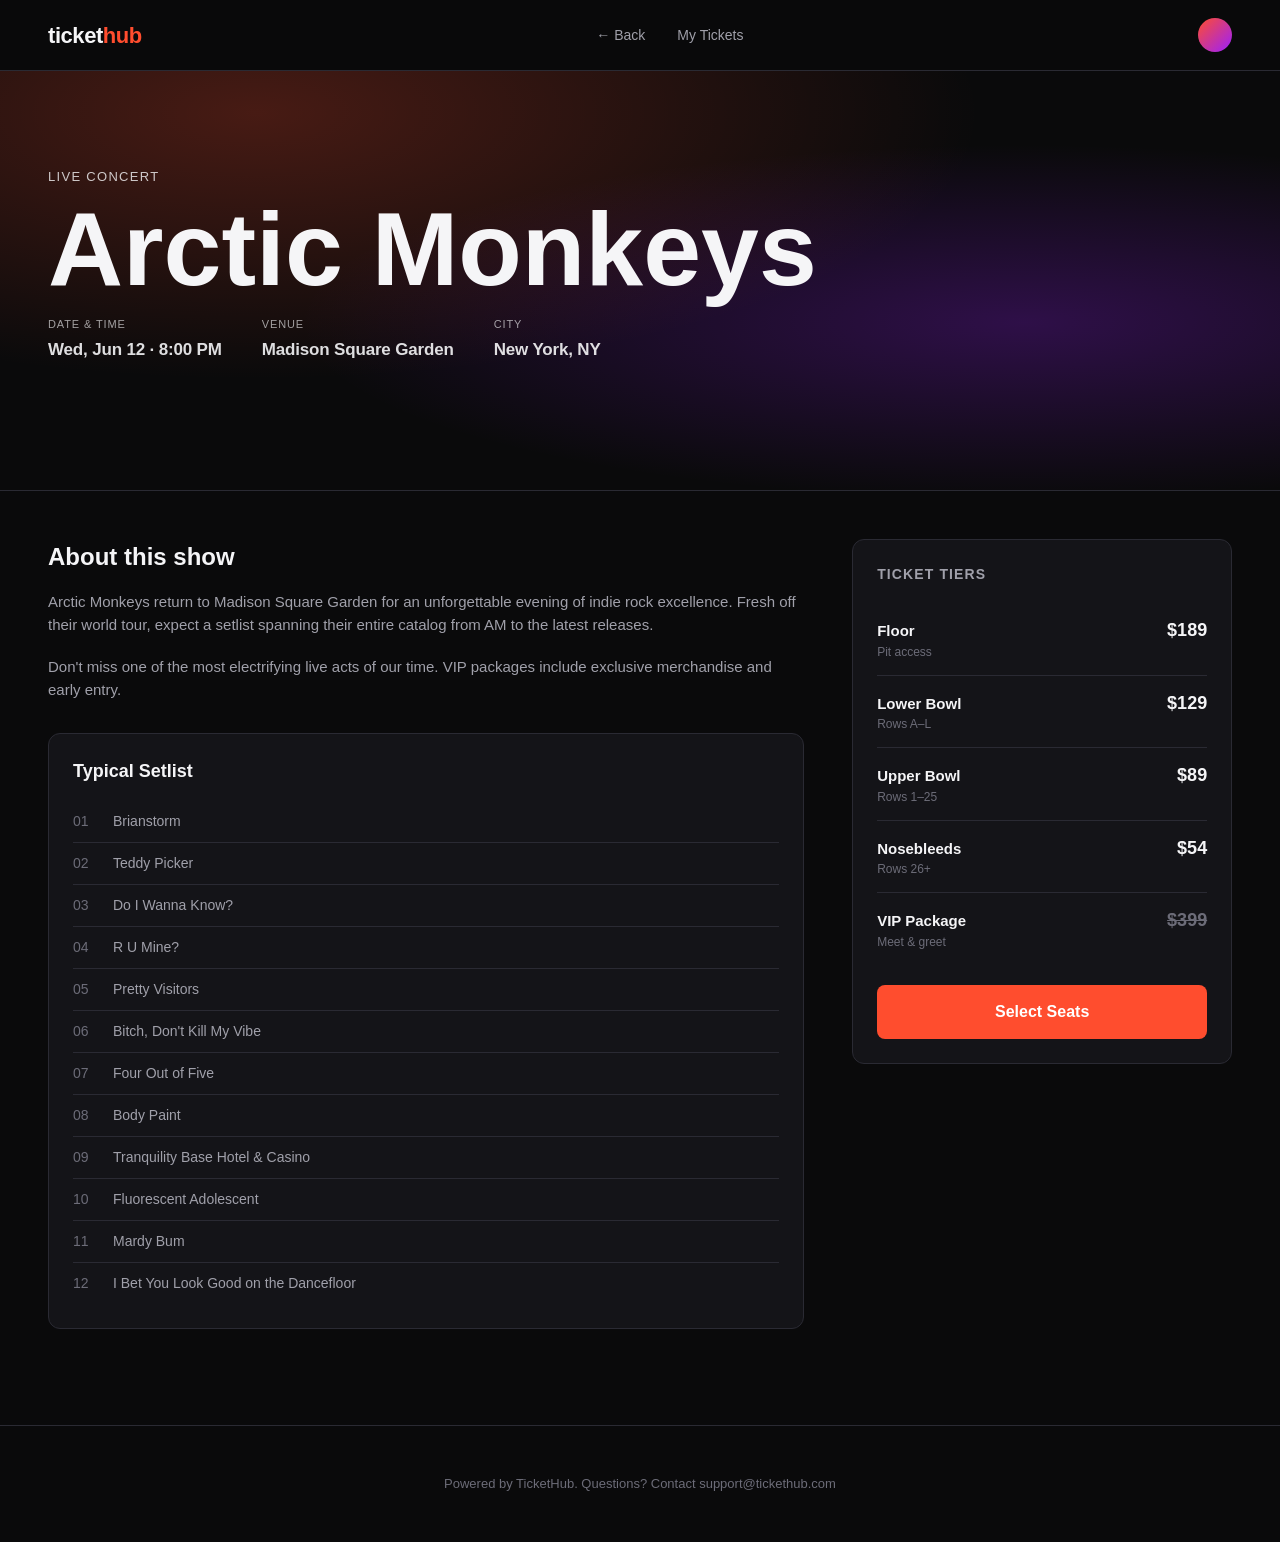
==== prototype/event.html @ 64668aaf "initial commit: spec, working agreement, and prototype wireframes" ====
<!DOCTYPE html>
<html lang="en">
<head>
  <meta charset="UTF-8">
  <meta name="viewport" content="width=device-width, initial-scale=1.0">
  <title>Arctic Monkeys — June 12 @ MSG</title>
  <link rel="stylesheet" href="styles.css">
</head>
<body>
  <nav class="nav">
    <div class="nav-brand">ticket<span>hub</span></div>
    <div class="nav-links">
      <a href="index.html">← Back</a>
      <a href="#">My Tickets</a>
    </div>
    <div class="nav-actions">
      <div class="nav-avatar"></div>
    </div>
  </nav>

  <section class="event-hero">
    <div class="hero-bg"></div>
    <div class="event-hero-inner">
      <div class="kicker">Live Concert</div>
      <h1>Arctic Monkeys</h1>
      <div class="meta-row">
        <div>
          <div class="label">Date & Time</div>
          <strong>Wed, Jun 12 · 8:00 PM</strong>
        </div>
        <div>
          <div class="label">Venue</div>
          <strong>Madison Square Garden</strong>
        </div>
        <div>
          <div class="label">City</div>
          <strong>New York, NY</strong>
        </div>
      </div>
    </div>
  </section>

  <div class="wrap">
    <section class="event-body">
      <div class="stack">
        <div>
          <h2>About this show</h2>
          <p>Arctic Monkeys return to Madison Square Garden for an unforgettable evening of indie rock excellence. Fresh off their world tour, expect a setlist spanning their entire catalog from AM to the latest releases.</p>
          <p>Don't miss one of the most electrifying live acts of our time. VIP packages include exclusive merchandise and early entry.</p>
        </div>

        <div class="setlist">
          <h2>Typical Setlist</h2>
          <ol>
            <li>Brianstorm</li>
            <li>Teddy Picker</li>
            <li>Do I Wanna Know?</li>
            <li>R U Mine?</li>
            <li>Pretty Visitors</li>
            <li>Bitch, Don't Kill My Vibe</li>
            <li>Four Out of Five</li>
            <li>Body Paint</li>
            <li>Tranquility Base Hotel & Casino</li>
            <li>Fluorescent Adolescent</li>
            <li>Mardy Bum</li>
            <li>I Bet You Look Good on the Dancefloor</li>
          </ol>
        </div>
      </div>

      <div class="tier-card">
        <h3>Ticket Tiers</h3>
        <div class="tier-row">
          <div>
            <div class="name">Floor</div>
            <div class="sub">Pit access</div>
          </div>
          <div class="price">$189</div>
        </div>
        <div class="tier-row">
          <div>
            <div class="name">Lower Bowl</div>
            <div class="sub">Rows A–L</div>
          </div>
          <div class="price">$129</div>
        </div>
        <div class="tier-row">
          <div>
            <div class="name">Upper Bowl</div>
            <div class="sub">Rows 1–25</div>
          </div>
          <div class="price">$89</div>
        </div>
        <div class="tier-row">
          <div>
            <div class="name">Nosebleeds</div>
            <div class="sub">Rows 26+</div>
          </div>
          <div class="price">$54</div>
        </div>
        <div class="tier-row soldout">
          <div>
            <div class="name">VIP Package</div>
            <div class="sub">Meet & greet</div>
          </div>
          <div class="price">$399</div>
        </div>
        <button class="btn btn-primary btn-block btn-lg" style="margin-top: 20px;">
          Select Seats
        </button>
        <a href="seats.html" style="display: none;">Select Seats</a>
      </div>
    </section>
  </div>

  <footer class="footer">
    Powered by TicketHub. Questions? Contact support@tickethub.com
  </footer>

  <script>
    document.querySelector('.btn').addEventListener('click', () => {
      window.location.href = 'seats.html';
    });
  </script>
</body>
</html>
---- prototype/styles.css ----
:root {
  --bg: #0a0a0b;
  --surface: #141418;
  --surface-2: #1c1c22;
  --border: #2a2a33;
  --text: #f5f5f7;
  --text-dim: #a0a0aa;
  --text-mute: #6c6c78;
  --accent: #ff4d2e;
  --accent-hover: #ff6b4f;
  --success: #3ecf8e;
  --warn: #f5a623;
}

* { box-sizing: border-box; margin: 0; padding: 0; }

html, body {
  background: var(--bg);
  color: var(--text);
  font-family: -apple-system, BlinkMacSystemFont, "Segoe UI", "Inter", sans-serif;
  font-size: 15px;
  line-height: 1.5;
  -webkit-font-smoothing: antialiased;
}

a { color: inherit; text-decoration: none; }

.display {
  font-family: "Futura", "Trebuchet MS", "Helvetica Neue", sans-serif;
  font-weight: 900;
  letter-spacing: -0.02em;
  text-transform: uppercase;
}

/* NAV */
.nav {
  position: sticky;
  top: 0;
  z-index: 10;
  display: flex;
  align-items: center;
  justify-content: space-between;
  padding: 18px 48px;
  background: rgba(10, 10, 11, 0.85);
  backdrop-filter: blur(12px);
  border-bottom: 1px solid var(--border);
}
.nav-brand { font-family: "Futura", "Helvetica Neue", sans-serif; font-weight: 900; font-size: 22px; letter-spacing: -0.02em; }
.nav-brand span { color: var(--accent); }
.nav-links { display: flex; gap: 32px; font-size: 14px; color: var(--text-dim); }
.nav-links a:hover { color: var(--text); }
.nav-actions { display: flex; align-items: center; gap: 16px; }
.nav-search {
  background: var(--surface);
  border: 1px solid var(--border);
  color: var(--text);
  padding: 10px 14px;
  border-radius: 999px;
  width: 260px;
  font-size: 13px;
}
.nav-avatar {
  width: 34px; height: 34px;
  border-radius: 50%;
  background: linear-gradient(135deg, #ff4d2e, #9b1fff);
}

/* CONTAINERS */
.wrap { max-width: 1280px; margin: 0 auto; padding: 0 48px; }
.stack > * + * { margin-top: 24px; }

/* BUTTONS */
.btn {
  display: inline-flex;
  align-items: center;
  justify-content: center;
  gap: 8px;
  padding: 14px 22px;
  border-radius: 8px;
  font-weight: 600;
  font-size: 14px;
  border: 0;
  cursor: pointer;
  transition: background 0.15s, transform 0.1s;
}
.btn-primary { background: var(--accent); color: #fff; }
.btn-primary:hover { background: var(--accent-hover); }
.btn-primary:active { transform: scale(0.98); }
.btn-ghost { background: transparent; color: var(--text); border: 1px solid var(--border); }
.btn-ghost:hover { background: var(--surface); }
.btn-lg { padding: 18px 32px; font-size: 16px; }
.btn-block { width: 100%; }

/* HERO (discover) */
.hero {
  position: relative;
  padding: 96px 48px 64px;
  overflow: hidden;
  border-bottom: 1px solid var(--border);
}
.hero-bg {
  position: absolute; inset: 0;
  background:
    radial-gradient(ellipse at 20% 10%, rgba(255, 77, 46, 0.25), transparent 50%),
    radial-gradient(ellipse at 80% 60%, rgba(155, 31, 255, 0.25), transparent 50%),
    linear-gradient(180deg, #0a0a0b, #0a0a0b);
  z-index: 0;
}
.hero-inner { position: relative; z-index: 1; max-width: 1280px; margin: 0 auto; }
.hero h1 { font-size: 88px; line-height: 0.95; margin-bottom: 24px; }
.hero h1 em { font-style: normal; color: var(--accent); }
.hero p { font-size: 18px; color: var(--text-dim); max-width: 580px; margin-bottom: 36px; }
.hero-search {
  display: flex;
  gap: 0;
  max-width: 640px;
  background: var(--surface);
  border: 1px solid var(--border);
  border-radius: 12px;
  padding: 6px;
}
.hero-search input {
  flex: 1;
  background: transparent;
  border: 0;
  color: var(--text);
  padding: 14px 16px;
  font-size: 15px;
  outline: none;
}
.hero-search select {
  background: transparent;
  border: 0;
  border-left: 1px solid var(--border);
  color: var(--text-dim);
  padding: 0 16px;
  font-size: 14px;
}

/* SECTION */
.section { padding: 72px 0; }
.section-head {
  display: flex;
  justify-content: space-between;
  align-items: baseline;
  margin-bottom: 32px;
}
.section-head h2 { font-size: 32px; }
.section-head a { color: var(--text-dim); font-size: 14px; }
.section-head a:hover { color: var(--accent); }

/* CARD GRID */
.grid {
  display: grid;
  grid-template-columns: repeat(4, 1fr);
  gap: 24px;
}
.card {
  background: var(--surface);
  border: 1px solid var(--border);
  border-radius: 12px;
  overflow: hidden;
  transition: transform 0.15s, border-color 0.15s;
  cursor: pointer;
}
.card:hover { transform: translateY(-2px); border-color: var(--accent); }
.card-img {
  aspect-ratio: 4 / 5;
  background: linear-gradient(135deg, #ff4d2e 0%, #9b1fff 100%);
  position: relative;
}
.card-img.b { background: linear-gradient(135deg, #3ecf8e, #1fa5ff); }
.card-img.c { background: linear-gradient(135deg, #f5a623, #ff4d2e); }
.card-img.d { background: linear-gradient(135deg, #1fa5ff, #9b1fff); }
.card-img.e { background: linear-gradient(135deg, #ff4d8c, #ffb84d); }
.card-img.f { background: linear-gradient(135deg, #4d6cff, #3ecf8e); }
.card-img.g { background: linear-gradient(135deg, #9b1fff, #ff4d2e); }
.card-img.h { background: linear-gradient(135deg, #2ad1c5, #1f5bff); }
.card-date {
  position: absolute;
  top: 14px;
  left: 14px;
  background: rgba(10, 10, 11, 0.85);
  backdrop-filter: blur(6px);
  padding: 8px 10px;
  border-radius: 8px;
  font-size: 11px;
  font-weight: 600;
  letter-spacing: 0.05em;
  text-transform: uppercase;
  line-height: 1.2;
}
.card-date strong { display: block; font-size: 18px; color: var(--accent); }
.card-body { padding: 16px 18px 20px; }
.card-body h3 { font-size: 17px; margin-bottom: 4px; letter-spacing: -0.01em; }
.card-body .meta { font-size: 13px; color: var(--text-dim); }
.card-body .price { font-size: 13px; color: var(--text); margin-top: 10px; }
.card-body .price strong { color: var(--accent); }

/* CHIPS */
.chips { display: flex; gap: 10px; flex-wrap: wrap; margin-bottom: 32px; }
.chip {
  padding: 8px 16px;
  background: var(--surface);
  border: 1px solid var(--border);
  border-radius: 999px;
  font-size: 13px;
  color: var(--text-dim);
  cursor: pointer;
}
.chip:hover, .chip.active { border-color: var(--accent); color: var(--text); }

/* EVENT PAGE */
.event-hero {
  position: relative;
  padding: 96px 48px 48px;
  overflow: hidden;
  background: linear-gradient(180deg, transparent 0%, var(--bg) 100%),
              linear-gradient(135deg, #ff4d2e 0%, #9b1fff 100%);
  min-height: 420px;
  border-bottom: 1px solid var(--border);
}
.event-hero-inner { position: relative; max-width: 1280px; margin: 0 auto; }
.event-hero .kicker { font-size: 13px; letter-spacing: 0.1em; text-transform: uppercase; color: var(--text); opacity: 0.8; margin-bottom: 16px; }
.event-hero h1 { font-size: 104px; line-height: 0.9; margin-bottom: 20px; }
.event-hero .meta-row { display: flex; gap: 40px; color: var(--text); opacity: 0.9; font-size: 15px; }
.event-hero .meta-row strong { display: block; font-size: 17px; letter-spacing: -0.01em; }
.event-hero .meta-row .label { font-size: 11px; letter-spacing: 0.08em; text-transform: uppercase; opacity: 0.7; margin-bottom: 4px; }

.event-body {
  display: grid;
  grid-template-columns: 1fr 380px;
  gap: 48px;
  padding: 48px 0 96px;
}
.event-body h2 { font-size: 24px; margin-bottom: 16px; }
.event-body p { color: var(--text-dim); margin-bottom: 20px; }
.tier-card {
  position: sticky;
  top: 88px;
  background: var(--surface);
  border: 1px solid var(--border);
  border-radius: 12px;
  padding: 24px;
  height: fit-content;
}
.tier-card h3 { font-size: 14px; letter-spacing: 0.08em; text-transform: uppercase; color: var(--text-dim); margin-bottom: 18px; }
.tier-row {
  display: flex;
  justify-content: space-between;
  align-items: baseline;
  padding: 14px 0;
  border-bottom: 1px solid var(--border);
}
.tier-row:last-of-type { border-bottom: 0; }
.tier-row .name { font-weight: 600; }
.tier-row .sub { font-size: 12px; color: var(--text-mute); }
.tier-row .price { font-size: 18px; font-weight: 700; }
.tier-row.soldout .price { color: var(--text-mute); text-decoration: line-through; }

.setlist {
  background: var(--surface);
  border: 1px solid var(--border);
  border-radius: 12px;
  padding: 24px;
  margin-top: 32px;
}
.setlist h2 { font-size: 18px; margin-bottom: 16px; }
.setlist ol { list-style: none; counter-reset: s; }
.setlist ol li {
  counter-increment: s;
  display: flex;
  padding: 10px 0;
  border-bottom: 1px solid var(--border);
  color: var(--text-dim);
  font-size: 14px;
}
.setlist ol li:last-child { border-bottom: 0; }
.setlist ol li::before {
  content: counter(s, decimal-leading-zero);
  font-variant-numeric: tabular-nums;
  color: var(--text-mute);
  width: 40px;
}

/* SEATS */
.seats-layout {
  display: grid;
  grid-template-columns: 1fr 340px;
  min-height: calc(100vh - 72px);
}
.seats-map {
  padding: 48px;
  background:
    radial-gradient(ellipse at center 20%, rgba(255, 77, 46, 0.08), transparent 60%),
    var(--bg);
  display: flex;
  flex-direction: column;
  align-items: center;
}
.seats-map .stage {
  width: 60%;
  padding: 16px;
  text-align: center;
  background: linear-gradient(180deg, var(--surface-2), var(--surface));
  border: 1px solid var(--border);
  border-radius: 8px 8px 80px 80px;
  color: var(--text-dim);
  font-size: 12px;
  letter-spacing: 0.2em;
  text-transform: uppercase;
  margin-bottom: 36px;
}
.seats-venue {
  width: 100%;
  max-width: 640px;
  display: flex;
  flex-direction: column;
  gap: 8px;
}
.section-row {
  display: flex;
  justify-content: center;
  gap: 8px;
}
.sec {
  flex: 1;
  padding: 18px 12px;
  border-radius: 6px;
  text-align: center;
  font-size: 12px;
  font-weight: 600;
  cursor: pointer;
  border: 2px solid transparent;
  transition: transform 0.1s, border-color 0.15s;
}
.sec:hover { transform: scale(1.02); }
.sec.selected { border-color: #fff; }
.sec.floor { background: #ff4d2e; color: #fff; }
.sec.vip { background: #9b1fff; color: #fff; }
.sec.lower { background: #1fa5ff; color: #fff; }
.sec.upper { background: #3ecf8e; color: #0a0a0b; }
.sec.sold { background: var(--surface); color: var(--text-mute); cursor: not-allowed; }
.sec.sold:hover { transform: none; }
.sec small { display: block; font-size: 10px; font-weight: 400; opacity: 0.8; margin-top: 2px; }

.legend {
  display: flex;
  gap: 18px;
  margin-top: 36px;
  font-size: 12px;
  color: var(--text-dim);
}
.legend-dot { display: inline-block; width: 12px; height: 12px; border-radius: 3px; margin-right: 6px; vertical-align: middle; }
.legend-dot.floor { background: #ff4d2e; }
.legend-dot.vip { background: #9b1fff; }
.legend-dot.lower { background: #1fa5ff; }
.legend-dot.upper { background: #3ecf8e; }
.legend-dot.sold { background: var(--surface); border: 1px solid var(--border); }

.seats-sidebar {
  background: var(--surface);
  border-left: 1px solid var(--border);
  padding: 32px 28px;
  display: flex;
  flex-direction: column;
}
.seats-sidebar .event-mini { font-size: 12px; color: var(--text-dim); text-transform: uppercase; letter-spacing: 0.08em; margin-bottom: 6px; }
.seats-sidebar h2 { font-size: 22px; margin-bottom: 24px; line-height: 1.2; }
.qty-row { display: flex; align-items: center; justify-content: space-between; padding: 16px 0; border-top: 1px solid var(--border); }
.qty-row:last-of-type { border-bottom: 1px solid var(--border); }
.qty-ctrl { display: flex; align-items: center; gap: 10px; }
.qty-ctrl button { width: 32px; height: 32px; border-radius: 50%; background: var(--surface-2); border: 1px solid var(--border); color: var(--text); cursor: pointer; font-size: 16px; }
.qty-ctrl span { min-width: 20px; text-align: center; font-variant-numeric: tabular-nums; }

.summary-row { display: flex; justify-content: space-between; padding: 10px 0; font-size: 14px; color: var(--text-dim); }
.summary-row.total { color: var(--text); font-size: 18px; font-weight: 700; border-top: 1px solid var(--border); margin-top: 10px; padding-top: 16px; }

.sidebar-footer { margin-top: auto; padding-top: 24px; }

/* CHECKOUT */
.checkout {
  display: grid;
  grid-template-columns: 1fr 420px;
  gap: 48px;
  padding: 48px 0 96px;
}
.checkout h1 { font-size: 36px; margin-bottom: 8px; }
.checkout .subhead { color: var(--text-dim); margin-bottom: 32px; }
.panel {
  background: var(--surface);
  border: 1px solid var(--border);
  border-radius: 12px;
  padding: 28px;
  margin-bottom: 20px;
}
.panel h3 { font-size: 16px; margin-bottom: 18px; display: flex; align-items: center; gap: 10px; }
.panel h3 .step-num { width: 24px; height: 24px; border-radius: 50%; background: var(--accent); color: #fff; font-size: 12px; display: inline-flex; align-items: center; justify-content: center; }
.field { margin-bottom: 14px; }
.field label { display: block; font-size: 12px; letter-spacing: 0.05em; color: var(--text-dim); margin-bottom: 6px; text-transform: uppercase; }
.field input {
  width: 100%;
  background: var(--surface-2);
  border: 1px solid var(--border);
  color: var(--text);
  padding: 14px 16px;
  border-radius: 8px;
  font-size: 15px;
  outline: none;
  transition: border-color 0.15s;
}
.field input:focus { border-color: var(--accent); }
.field-row { display: grid; grid-template-columns: 1fr 1fr; gap: 14px; }

.hold-timer {
  display: flex;
  align-items: center;
  justify-content: space-between;
  background: rgba(245, 166, 35, 0.08);
  border: 1px solid rgba(245, 166, 35, 0.3);
  color: var(--warn);
  padding: 14px 18px;
  border-radius: 10px;
  margin-bottom: 28px;
  font-size: 14px;
}
.hold-timer strong { font-variant-numeric: tabular-nums; font-size: 18px; }

.order-summary { position: sticky; top: 88px; height: fit-content; }
.order-img {
  aspect-ratio: 16/9;
  border-radius: 10px;
  background: linear-gradient(135deg, #ff4d2e, #9b1fff);
  margin-bottom: 18px;
}
.order-title { font-size: 20px; margin-bottom: 4px; }
.order-meta { font-size: 13px; color: var(--text-dim); margin-bottom: 20px; }
.order-list { border-top: 1px solid var(--border); padding-top: 16px; }

/* TICKET */
.ticket-wrap {
  max-width: 720px;
  margin: 0 auto;
  padding: 72px 24px 96px;
}
.ticket-hero { text-align: center; margin-bottom: 48px; }
.ticket-hero .check {
  width: 64px; height: 64px;
  border-radius: 50%;
  background: var(--success);
  color: #0a0a0b;
  display: inline-flex;
  align-items: center;
  justify-content: center;
  font-size: 32px;
  font-weight: 900;
  margin-bottom: 20px;
}
.ticket-hero h1 { font-size: 36px; margin-bottom: 8px; }
.ticket-hero p { color: var(--text-dim); }

.ticket-card {
  background: var(--surface);
  border: 1px solid var(--border);
  border-radius: 16px;
  overflow: hidden;
  margin-bottom: 24px;
  position: relative;
}
.ticket-banner {
  aspect-ratio: 21/9;
  background: linear-gradient(135deg, #ff4d2e, #9b1fff);
  position: relative;
  padding: 32px;
  display: flex;
  flex-direction: column;
  justify-content: flex-end;
  color: #fff;
}
.ticket-banner .kicker { font-size: 12px; letter-spacing: 0.1em; text-transform: uppercase; opacity: 0.9; margin-bottom: 8px; }
.ticket-banner h2 { font-size: 44px; line-height: 1; }

.ticket-body {
  display: grid;
  grid-template-columns: 1fr auto;
  gap: 32px;
  padding: 32px;
}
.ticket-details { display: grid; grid-template-columns: 1fr 1fr; gap: 24px 32px; align-content: start; }
.ticket-details .label { font-size: 11px; letter-spacing: 0.08em; text-transform: uppercase; color: var(--text-mute); margin-bottom: 4px; }
.ticket-details .val { font-size: 16px; font-weight: 600; }

.qr {
  width: 160px; height: 160px;
  background: #fff;
  border-radius: 12px;
  display: flex;
  align-items: center;
  justify-content: center;
  position: relative;
}
.qr svg { width: 140px; height: 140px; }

.ticket-actions { display: flex; gap: 12px; justify-content: center; }

/* PERF: dashed divider on ticket */
.ticket-card::after {
  content: "";
  position: absolute;
  left: 32px; right: 32px;
  top: 47%;
  border-top: 2px dashed var(--border);
  pointer-events: none;
}

/* UTIL */
.footer {
  padding: 48px;
  color: var(--text-mute);
  border-top: 1px solid var(--border);
  text-align: center;
  font-size: 13px;
}
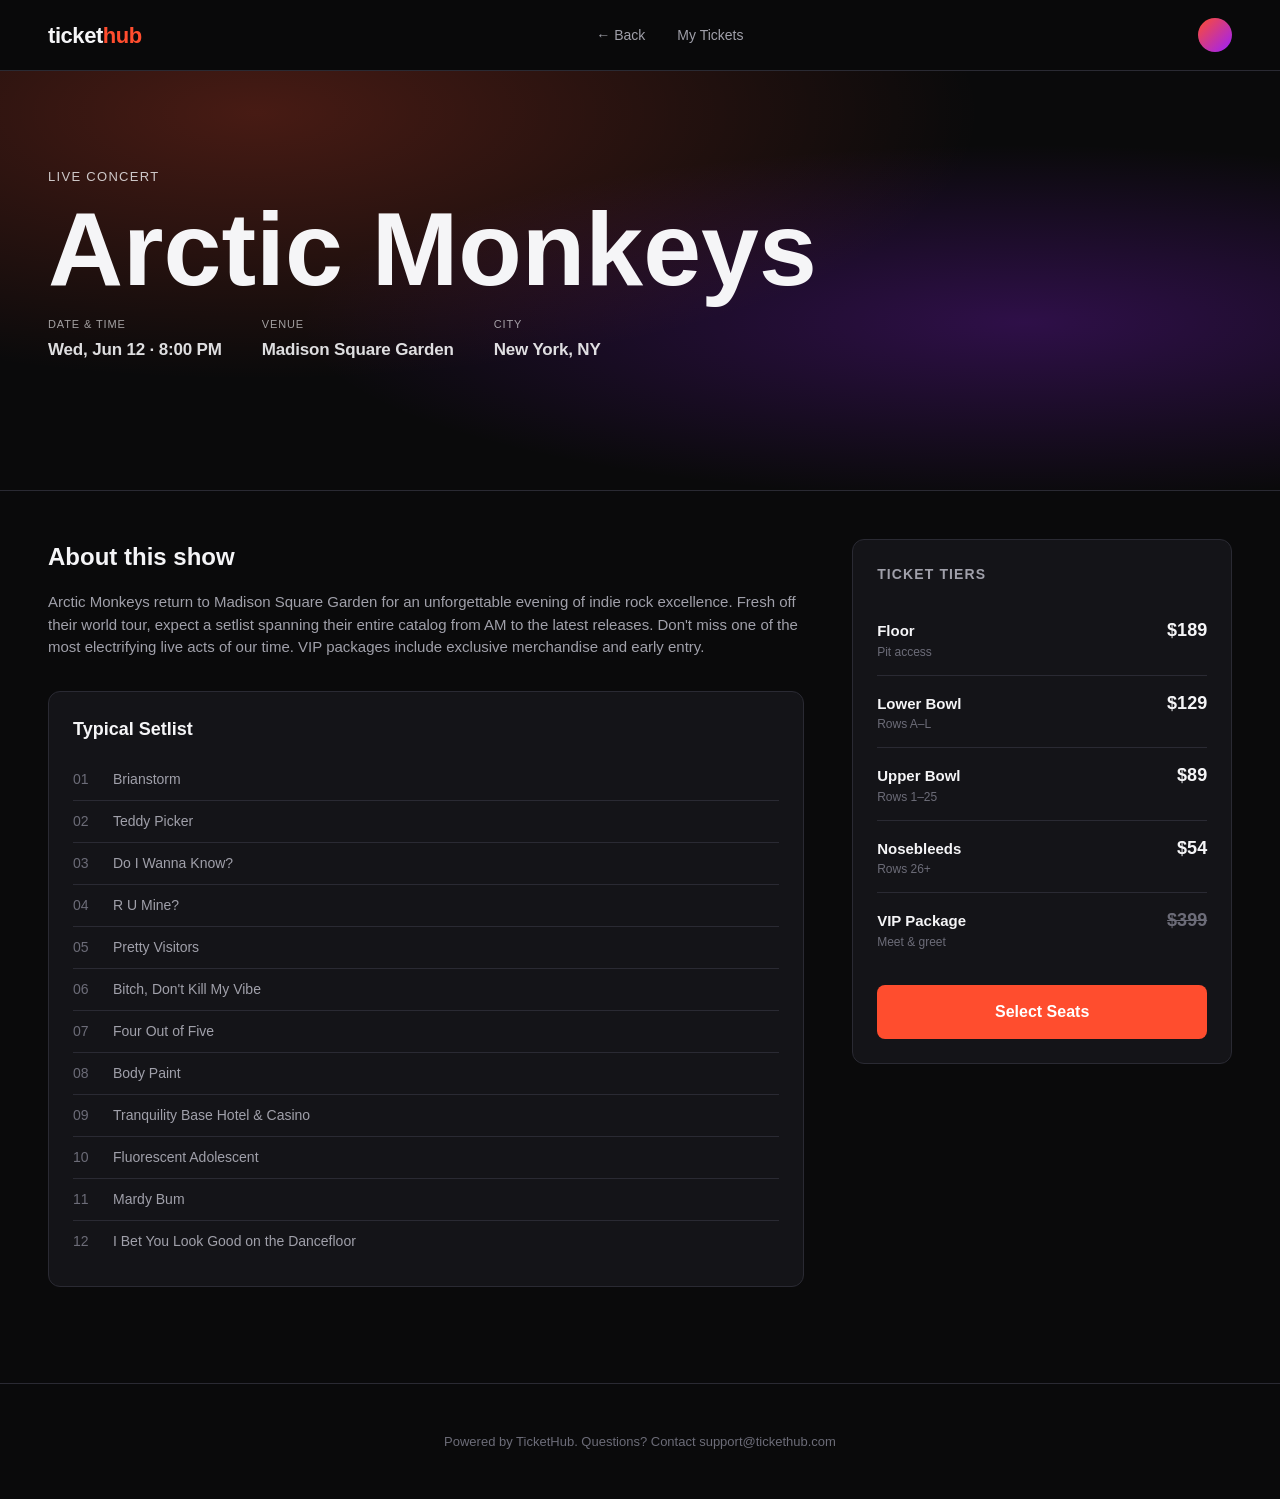
==== commit f207c765: "feat: make event detail page dynamic with query parameters - Add data.js with concert objects for Ar" ====
--- a/prototype/event.html
+++ b/prototype/event.html
@@ -3,8 +3,9 @@
 <head>
   <meta charset="UTF-8">
   <meta name="viewport" content="width=device-width, initial-scale=1.0">
-  <title>Arctic Monkeys — June 12 @ MSG</title>
+  <title id="page-title">Arctic Monkeys — June 12 @ MSG</title>
   <link rel="stylesheet" href="styles.css">
+  <script src="data.js"></script>
 </head>
 <body>
   <nav class="nav">
@@ -21,20 +22,20 @@
   <section class="event-hero">
     <div class="hero-bg"></div>
     <div class="event-hero-inner">
-      <div class="kicker">Live Concert</div>
-      <h1>Arctic Monkeys</h1>
+      <div class="kicker" id="hero-kicker">Live Concert</div>
+      <h1 id="hero-artist">Arctic Monkeys</h1>
       <div class="meta-row">
         <div>
           <div class="label">Date & Time</div>
-          <strong>Wed, Jun 12 · 8:00 PM</strong>
+          <strong id="meta-datetime">Wed, Jun 12 · 8:00 PM</strong>
         </div>
         <div>
           <div class="label">Venue</div>
-          <strong>Madison Square Garden</strong>
+          <strong id="meta-venue">Madison Square Garden</strong>
         </div>
         <div>
           <div class="label">City</div>
-          <strong>New York, NY</strong>
+          <strong id="meta-city">New York, NY</strong>
         </div>
       </div>
     </div>
@@ -45,13 +46,12 @@
       <div class="stack">
         <div>
           <h2>About this show</h2>
-          <p>Arctic Monkeys return to Madison Square Garden for an unforgettable evening of indie rock excellence. Fresh off their world tour, expect a setlist spanning their entire catalog from AM to the latest releases.</p>
-          <p>Don't miss one of the most electrifying live acts of our time. VIP packages include exclusive merchandise and early entry.</p>
+          <p id="about-text">Arctic Monkeys return to Madison Square Garden for an unforgettable evening of indie rock excellence. Fresh off their world tour, expect a setlist spanning their entire catalog from AM to the latest releases.</p>
         </div>
 
         <div class="setlist">
           <h2>Typical Setlist</h2>
-          <ol>
+          <ol id="setlist-items">
             <li>Brianstorm</li>
             <li>Teddy Picker</li>
             <li>Do I Wanna Know?</li>
@@ -70,40 +70,42 @@
 
       <div class="tier-card">
         <h3>Ticket Tiers</h3>
-        <div class="tier-row">
-          <div>
-            <div class="name">Floor</div>
-            <div class="sub">Pit access</div>
+        <div id="tier-rows">
+          <div class="tier-row">
+            <div>
+              <div class="name">Floor</div>
+              <div class="sub">Pit access</div>
+            </div>
+            <div class="price">$189</div>
           </div>
-          <div class="price">$189</div>
-        </div>
-        <div class="tier-row">
-          <div>
-            <div class="name">Lower Bowl</div>
-            <div class="sub">Rows A–L</div>
+          <div class="tier-row">
+            <div>
+              <div class="name">Lower Bowl</div>
+              <div class="sub">Rows A–L</div>
+            </div>
+            <div class="price">$129</div>
           </div>
-          <div class="price">$129</div>
-        </div>
-        <div class="tier-row">
-          <div>
-            <div class="name">Upper Bowl</div>
-            <div class="sub">Rows 1–25</div>
+          <div class="tier-row">
+            <div>
+              <div class="name">Upper Bowl</div>
+              <div class="sub">Rows 1–25</div>
+            </div>
+            <div class="price">$89</div>
           </div>
-          <div class="price">$89</div>
-        </div>
-        <div class="tier-row">
-          <div>
-            <div class="name">Nosebleeds</div>
-            <div class="sub">Rows 26+</div>
+          <div class="tier-row">
+            <div>
+              <div class="name">Nosebleeds</div>
+              <div class="sub">Rows 26+</div>
+            </div>
+            <div class="price">$54</div>
           </div>
-          <div class="price">$54</div>
-        </div>
-        <div class="tier-row soldout">
-          <div>
-            <div class="name">VIP Package</div>
-            <div class="sub">Meet & greet</div>
+          <div class="tier-row soldout">
+            <div>
+              <div class="name">VIP Package</div>
+              <div class="sub">Meet & greet</div>
+            </div>
+            <div class="price">$399</div>
           </div>
-          <div class="price">$399</div>
         </div>
         <button class="btn btn-primary btn-block btn-lg" style="margin-top: 20px;">
           Select Seats
@@ -118,6 +120,61 @@
   </footer>
 
   <script>
+    function getQueryParam(param) {
+      const urlParams = new URLSearchParams(window.location.search);
+      return urlParams.get(param);
+    }
+
+    function populateEvent() {
+      const concertId = getQueryParam('id') || 'arctic-monkeys';
+      const concert = concerts[concertId];
+
+      if (!concert) {
+        console.error('Concert not found:', concertId);
+        return;
+      }
+
+      // Update title
+      document.getElementById('page-title').textContent = `${concert.artist} — ${concert.date} @ ${concert.venue.split(' ')[0]}`;
+
+      // Update hero section
+      document.getElementById('hero-kicker').textContent = concert.kicker;
+      document.getElementById('hero-artist').textContent = concert.artist;
+      document.getElementById('meta-datetime').textContent = `${concert.date} · ${concert.time}`;
+      document.getElementById('meta-venue').textContent = concert.venue;
+      document.getElementById('meta-city').textContent = concert.city;
+
+      // Update about text
+      document.getElementById('about-text').textContent = concert.bio;
+
+      // Update setlist
+      const setlistOl = document.getElementById('setlist-items');
+      setlistOl.innerHTML = '';
+      concert.setlist.forEach(song => {
+        const li = document.createElement('li');
+        li.textContent = song;
+        setlistOl.appendChild(li);
+      });
+
+      // Update tier rows
+      const tierRows = document.getElementById('tier-rows');
+      tierRows.innerHTML = '';
+      concert.tiers.forEach(tier => {
+        const tierDiv = document.createElement('div');
+        tierDiv.className = `tier-row${tier.soldOut ? ' soldout' : ''}`;
+        tierDiv.innerHTML = `
+          <div>
+            <div class="name">${tier.name}</div>
+            <div class="sub">${tier.description}</div>
+          </div>
+          <div class="price">$${tier.price}</div>
+        `;
+        tierRows.appendChild(tierDiv);
+      });
+    }
+
+    document.addEventListener('DOMContentLoaded', populateEvent);
+
     document.querySelector('.btn').addEventListener('click', () => {
       window.location.href = 'seats.html';
     });
